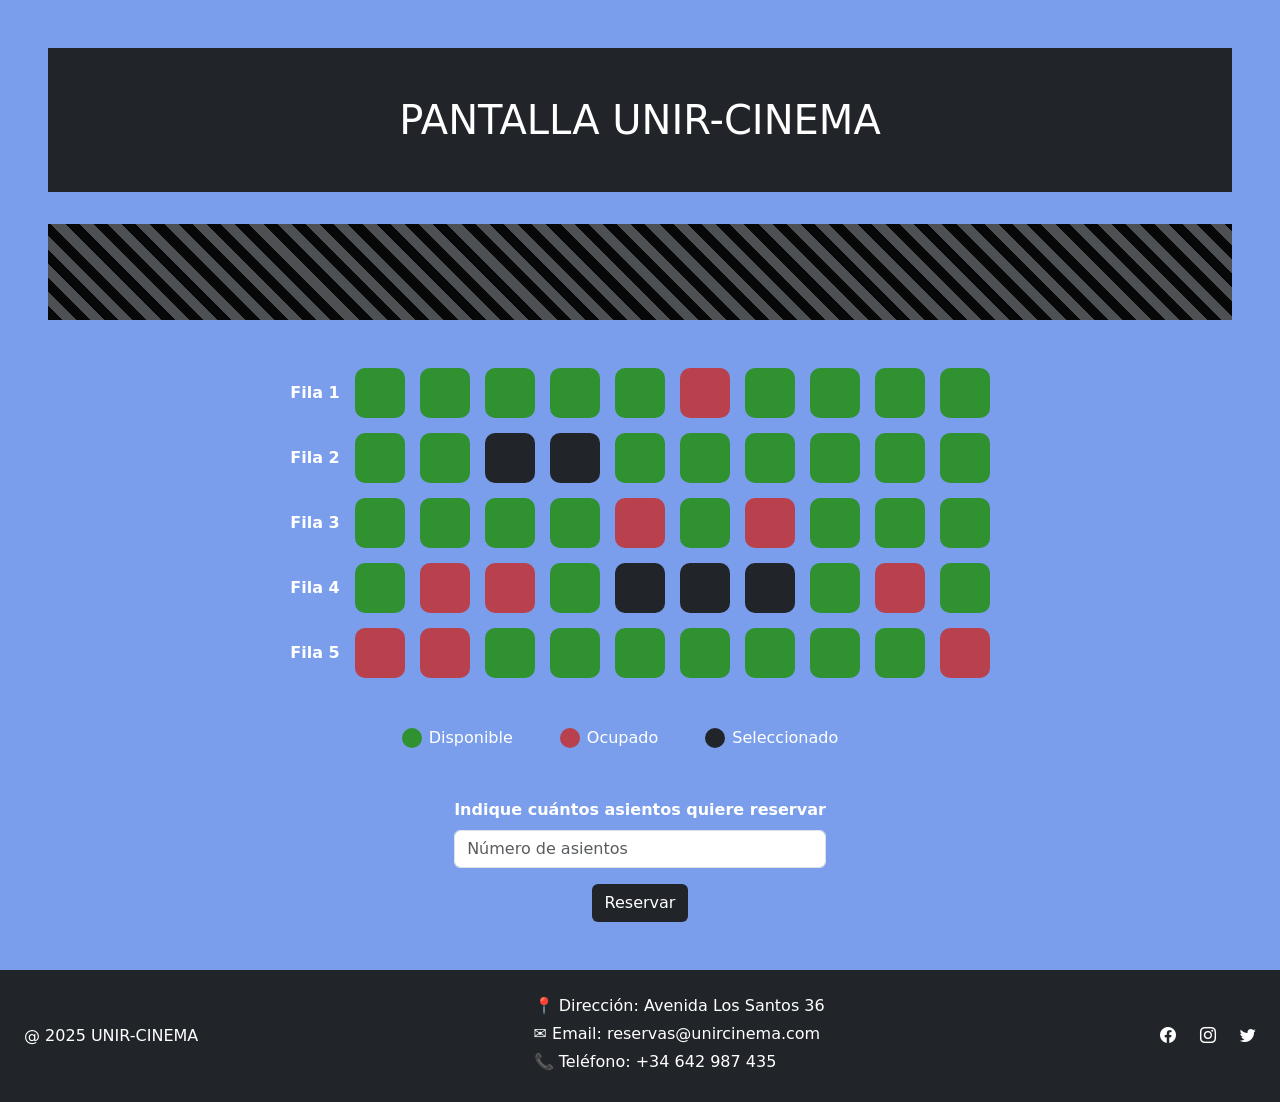
==== Tema_1/Manuel Fernando Padilla Charris/Cinema/index.html @ c29d7f14 "cambios 3" ====
<!DOCTYPE html>
<html lang="es">

<head>
    <meta charset="UTF-8">
    <meta name="viewport" content="width=device-width, initial-scale=1.0">
    <title>RESERVA BUTACAS UNIR-CINEMA</title>
    <link rel="stylesheet" href="https://cdn.jsdelivr.net/npm/bootstrap@5.3.3/dist/css/bootstrap.min.css">
    <link rel="stylesheet" href="https://cdn.jsdelivr.net/npm/bootstrap-icons/font/bootstrap-icons.css">
    <link rel="stylesheet" href="styles.css">
</head>

<body>
<h1 class="text-center bg-dark m-5 mb-3 p-5">PANTALLA UNIR-CINEMA</h1>

<div class="bg-dark stripes m-5 mt-3 p-5"></div>

<div class="patio-butacas">
    <div class="fila">
        <p class="fw-bold mb-0">Fila 1</p>
        <div class="butaca"></div>
        <div class="butaca"></div>
        <div class="butaca"></div>
        <div class="butaca"></div>
        <div class="butaca"></div>
        <div class="butaca ocupado"></div>
        <div class="butaca"></div>
        <div class="butaca"></div>
        <div class="butaca"></div>
        <div class="butaca"></div>
    </div>
    <div class="fila">
        <p class="fw-bold mb-0">Fila 2</p>
        <div class="butaca"></div>
        <div class="butaca"></div>
        <div class="butaca seleccionado"></div>
        <div class="butaca seleccionado"></div>
        <div class="butaca"></div>
        <div class="butaca"></div>
        <div class="butaca"></div>
        <div class="butaca"></div>
        <div class="butaca"></div>
        <div class="butaca"></div>
    </div>
    <div class="fila">
        <p class="fw-bold mb-0">Fila 3</p>
        <div class="butaca"></div>
        <div class="butaca"></div>
        <div class="butaca"></div>
        <div class="butaca"></div>
        <div class="butaca ocupado"></div>
        <div class="butaca"></div>
        <div class="butaca ocupado"></div>
        <div class="butaca"></div>
        <div class="butaca"></div>
        <div class="butaca"></div>
    </div>
    <div class="fila">
        <p class="fw-bold mb-0">Fila 4</p>
        <div class="butaca"></div>
        <div class="butaca ocupado"></div>
        <div class="butaca ocupado"></div>
        <div class="butaca"></div>
        <div class="butaca seleccionado"></div>
        <div class="butaca seleccionado"></div>
        <div class="butaca seleccionado"></div>
        <div class="butaca"></div>
        <div class="butaca ocupado"></div>
        <div class="butaca"></div>
    </div>
    <div class="fila">
        <p class="fw-bold mb-0">Fila 5</p>
        <div class="butaca ocupado"></div>
        <div class="butaca ocupado"></div>
        <div class="butaca"></div>
        <div class="butaca"></div>
        <div class="butaca"></div>
        <div class="butaca"></div>
        <div class="butaca"></div>
        <div class="butaca"></div>
        <div class="butaca"></div>
        <div class="butaca ocupado"></div>
    </div>
</div>

<div class="leyenda pt-5">
    <div class="butaca-leyenda disponible"></div>
    <p>Disponible</p>
    <div class="butaca-leyenda ocupado"></div>
    <p>Ocupado</p>
    <div class="butaca-leyenda seleccionado"></div>
    <p>Seleccionado</p>
</div>

<div class="d-flex justify-content-center align-items-center">
    <form class="text-center p-5">
        <label for="asientos" class="form-label fw-bold">Indique cuántos asientos quiere reservar</label>
        <input type="number" class="form-control" id="asientos" placeholder="Número de asientos" required>
        <button type="submit" class="btn bg-dark text-white mt-3">Reservar</button>
    </form>
</div>

<footer class="d-flex justify-content-between align-items-center p-4 bg-dark text-white">
    <p class="mb-0">@ 2025 UNIR-CINEMA</p>

    <div>
        <p class="mb-1">📍 Dirección: Avenida Los Santos 36</p>
        <p class="mb-1">✉️ Email: <a href="reservas@unircinema.com"
                                     class="text-white text-decoration-none">reservas@unircinema.com</a></p>
        <p class="mb-1">📞 Teléfono: +34 642 987 435</p>
    </div>

    <div class="d-flex gap-4">
        <a href="https://facebook.com" target="_blank" class="text-white text-decoration-none">
            <i class="bi bi-facebook"></i>
        </a>
        <a href="https://instagram.com" target="_blank" class="text-white text-decoration-none">
            <i class="bi bi-instagram"></i>
        </a>
        <a href="https://twitter.com" target="_blank" class="text-white text-decoration-none">
            <i class="bi bi-twitter"></i>
        </a>
    </div>
</footer>

<script src="https://cdn.jsdelivr.net/npm/bootstrap@5.3.3/dist/js/bootstrap.bundle.min.js"></script>
</body>

</html>
---- Tema_1/Manuel Fernando Padilla Charris/Cinema/styles.css ----
html,
body {
    height: 100%;
    margin: 0;
}

body {
    display: flex;
    flex-direction: column;
    justify-content: space-between;
    background-color: rgb(122, 158, 235);
    color: white;
}

footer {
    margin-top: auto;
}

.stripes {
    background: repeating-linear-gradient(45deg, rgba(0, 0, 0, 0.8) 0px, rgba(0, 0, 0, 0.8) 10px, rgba(255, 255, 255, 0.2) 10px, rgba(255, 255, 255, 0.2) 20px);
}

.patio-butacas {
    display: flex;
    flex-direction: column;
    align-items: center;
    gap: 15px;
}

.fila {
    display: flex;
    align-items: center;
    gap: 15px;
}

.butaca {
    width: 50px;
    height: 50px;
    background-color: #2f912f;
    border-radius: 10px;
    cursor: pointer;
    transition: background-color 0.3s;
}

.butaca:hover {
    background-color: #212529;
}

.leyenda {
    display: flex;
    flex-direction: row;
    align-items: center;
    justify-content: center;
    gap: 7px;

    p {
        margin: 0;
        margin-right: 40px;
        text-align: center;
        font-size: 16px;
    }
}

.butaca-leyenda {
    width: 20px;
    height: 20px;
    border-radius: 50%;
    display: inline-block;
}

.disponible {
    background-color: #2f912f;
}

.ocupado {
    background-color: #b9414d;
    pointer-events: none;
}

.seleccionado {
    background-color: #212529;
}
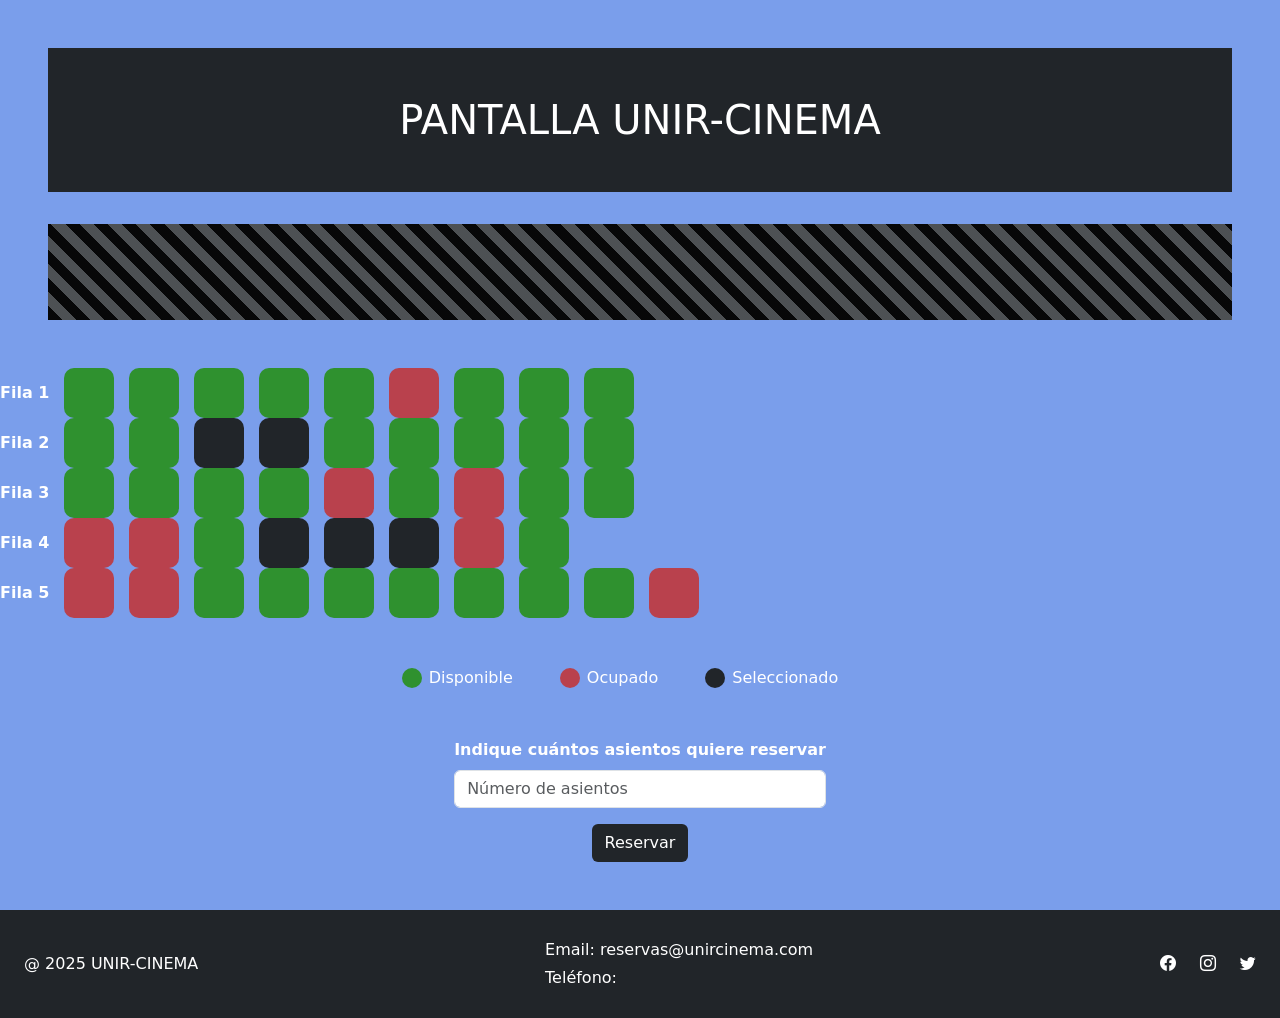
==== commit 5be30a6c: "CAMBIOS 5 Se suben ajustes adicionales" ====
--- a/Tema_1/Manuel Fernando Padilla Charris/Cinema/index.html
+++ b/Tema_1/Manuel Fernando Padilla Charris/Cinema/index.html
@@ -1,13 +1,17 @@
 <!DOCTYPE html>
 <html lang="es">
+
+
 
 <head>
     <meta charset="UTF-8">
     <meta name="viewport" content="width=device-width, initial-scale=1.0">
-    <title>RESERVA BUTACAS UNIR-CINEMA</title>
+    <title>RESERVA SILLAS UNIR-CINEMA</title>
     <link rel="stylesheet" href="https://cdn.jsdelivr.net/npm/bootstrap@5.3.3/dist/css/bootstrap.min.css">
+
     <link rel="stylesheet" href="https://cdn.jsdelivr.net/npm/bootstrap-icons/font/bootstrap-icons.css">
-    <link rel="stylesheet" href="styles.css">
+
+     <link rel="stylesheet" href="styles.css">
 </head>
 
 <body>
@@ -15,80 +19,76 @@
 
 <div class="bg-dark stripes m-5 mt-3 p-5"></div>
 
-<div class="patio-butacas">
+<div class="sillas">
     <div class="fila">
         <p class="fw-bold mb-0">Fila 1</p>
-        <div class="butaca"></div>
-        <div class="butaca"></div>
-        <div class="butaca"></div>
-        <div class="butaca"></div>
-        <div class="butaca"></div>
-        <div class="butaca ocupado"></div>
-        <div class="butaca"></div>
-        <div class="butaca"></div>
-        <div class="butaca"></div>
-        <div class="butaca"></div>
+        <div class="silla"></div>
+        <div class="silla"></div>
+        <div class="silla"></div>
+        <div class="silla"></div>
+        <div class="silla"></div>
+        <div class="silla ocupado"></div>
+        <div class="silla"></div>
+        <div class="silla"></div>
+
+        <div class="silla"></div>
     </div>
     <div class="fila">
         <p class="fw-bold mb-0">Fila 2</p>
-        <div class="butaca"></div>
-        <div class="butaca"></div>
-        <div class="butaca seleccionado"></div>
-        <div class="butaca seleccionado"></div>
-        <div class="butaca"></div>
-        <div class="butaca"></div>
-        <div class="butaca"></div>
-        <div class="butaca"></div>
-        <div class="butaca"></div>
-        <div class="butaca"></div>
+        <div class="silla"></div>
+        <div class="silla"></div>
+        <div class="silla seleccionado"></div>
+        <div class="silla seleccionado"></div>
+        <div class="silla"></div>
+        <div class="silla"></div>
+        <div class="silla"></div>
+        <div class="silla"></div>
+        <div class="silla"></div>
     </div>
     <div class="fila">
         <p class="fw-bold mb-0">Fila 3</p>
-        <div class="butaca"></div>
-        <div class="butaca"></div>
-        <div class="butaca"></div>
-        <div class="butaca"></div>
-        <div class="butaca ocupado"></div>
-        <div class="butaca"></div>
-        <div class="butaca ocupado"></div>
-        <div class="butaca"></div>
-        <div class="butaca"></div>
-        <div class="butaca"></div>
+        <div class="silla"></div>
+        <div class="silla"></div>
+        <div class="silla"></div>
+        <div class="silla"></div>
+        <div class="silla ocupado"></div>
+        <div class="silla"></div>
+        <div class="silla ocupado"></div>
+        <div class="silla"></div>
+        <div class="silla"></div>
     </div>
     <div class="fila">
         <p class="fw-bold mb-0">Fila 4</p>
-        <div class="butaca"></div>
-        <div class="butaca ocupado"></div>
-        <div class="butaca ocupado"></div>
-        <div class="butaca"></div>
-        <div class="butaca seleccionado"></div>
-        <div class="butaca seleccionado"></div>
-        <div class="butaca seleccionado"></div>
-        <div class="butaca"></div>
-        <div class="butaca ocupado"></div>
-        <div class="butaca"></div>
+        <div class="silla ocupado"></div>
+        <div class="silla ocupado"></div>
+        <div class="silla"></div>
+        <div class="silla seleccionado"></div>
+        <div class="silla seleccionado"></div>
+        <div class="silla seleccionado"></div>
+        <div class="silla ocupado"></div>
+        <div class="silla"></div>
     </div>
     <div class="fila">
         <p class="fw-bold mb-0">Fila 5</p>
-        <div class="butaca ocupado"></div>
-        <div class="butaca ocupado"></div>
-        <div class="butaca"></div>
-        <div class="butaca"></div>
-        <div class="butaca"></div>
-        <div class="butaca"></div>
-        <div class="butaca"></div>
-        <div class="butaca"></div>
-        <div class="butaca"></div>
-        <div class="butaca ocupado"></div>
+        <div class="silla ocupado"></div>
+        <div class="silla ocupado"></div>
+        <div class="silla"></div>
+        <div class="silla"></div>
+        <div class="silla"></div>
+        <div class="silla"></div>
+        <div class="silla"></div>
+        <div class="silla"></div>
+        <div class="silla"></div>
+        <div class="silla ocupado"></div>
     </div>
 </div>
 
 <div class="leyenda pt-5">
-    <div class="butaca-leyenda disponible"></div>
+    <div class="silla-leyenda disponible"></div>
     <p>Disponible</p>
-    <div class="butaca-leyenda ocupado"></div>
+    <div class="silla-leyenda ocupado"></div>
     <p>Ocupado</p>
-    <div class="butaca-leyenda seleccionado"></div>
+    <div class="silla-leyenda seleccionado"></div>
     <p>Seleccionado</p>
 </div>
 
@@ -104,10 +104,10 @@
     <p class="mb-0">@ 2025 UNIR-CINEMA</p>
 
     <div>
-        <p class="mb-1">📍 Dirección: Avenida Los Santos 36</p>
-        <p class="mb-1">✉️ Email: <a href="reservas@unircinema.com"
+        <p class="mb-1">    </p>
+        <p class="mb-1"> Email: <a href="reservas@unircinema.com"
                                      class="text-white text-decoration-none">reservas@unircinema.com</a></p>
-        <p class="mb-1">📞 Teléfono: +34 642 987 435</p>
+        <p class="mb-1"> Teléfono: </p>
     </div>
 
     <div class="d-flex gap-4">
--- a/Tema_1/Manuel Fernando Padilla Charris/Cinema/styles.css
+++ b/Tema_1/Manuel Fernando Padilla Charris/Cinema/styles.css
@@ -20,7 +20,7 @@
     background: repeating-linear-gradient(45deg, rgba(0, 0, 0, 0.8) 0px, rgba(0, 0, 0, 0.8) 10px, rgba(255, 255, 255, 0.2) 10px, rgba(255, 255, 255, 0.2) 20px);
 }
 
-.patio-butacas {
+.patio-sillas {
     display: flex;
     flex-direction: column;
     align-items: center;
@@ -33,7 +33,7 @@
     gap: 15px;
 }
 
-.butaca {
+.silla {
     width: 50px;
     height: 50px;
     background-color: #2f912f;
@@ -42,7 +42,7 @@
     transition: background-color 0.3s;
 }
 
-.butaca:hover {
+.silla:hover {
     background-color: #212529;
 }
 
@@ -61,7 +61,7 @@
     }
 }
 
-.butaca-leyenda {
+.silla-leyenda {
     width: 20px;
     height: 20px;
     border-radius: 50%;
